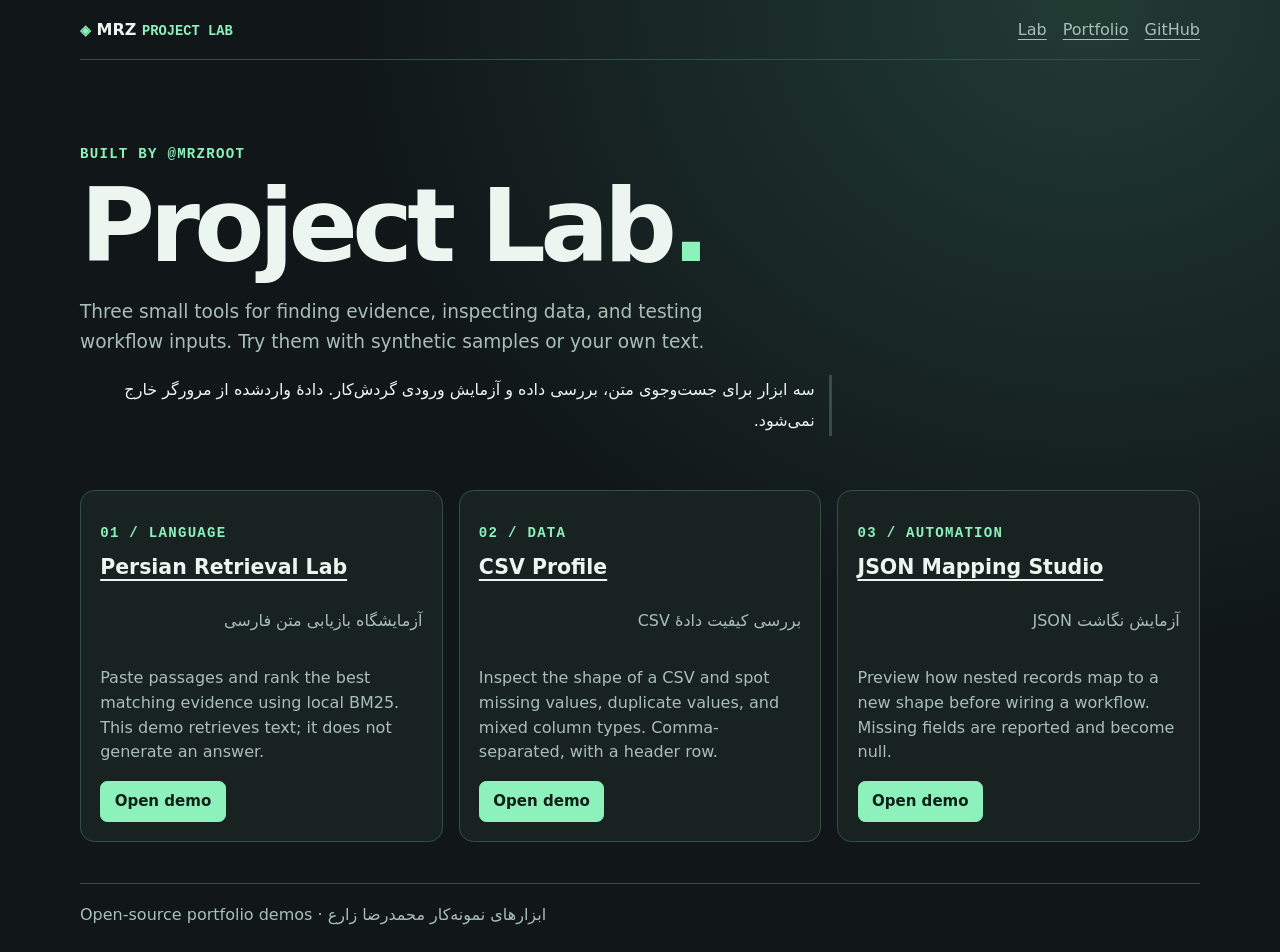
==== projects/index.html @ 23bf2086 "Add Project Lab with three browser-only demos" ====
<!doctype html>
<html lang="en"><head><meta charset="utf-8"><meta name="viewport" content="width=device-width, initial-scale=1">
<meta name="description" content="Project Lab · Developer tools by @mrzroot.">
<title>Project Lab · MRZ Project Lab</title><link rel="stylesheet" href="lab.css"></head>
<body><a class="skip" href="#main">Skip to content</a><header class="top"><a class="brand" href="./"><span aria-hidden="true">◈</span> MRZ <span>PROJECT LAB</span></a><nav><a href="./">Lab</a><a href="../">Portfolio</a><a href="https://github.com/mrzroot/website-portfolio-demos">GitHub</a></nav></header>
<main id="main"><section class="hero"><p class="eyebrow">BUILT BY @MRZROOT</p><h1>Project Lab<span>.</span></h1><p class="lead">Three small tools for finding evidence, inspecting data, and testing workflow inputs. Try them with synthetic samples or your own text.</p><p class="fa" lang="fa" dir="rtl">سه ابزار برای جست‌وجوی متن، بررسی داده و آزمایش ورودی گردش‌کار. دادهٔ واردشده از مرورگر خارج نمی‌شود.</p></section>
<section class="grid" aria-label="Projects"><article class="card"><p class="eyebrow">01 / LANGUAGE</p><h2><a href="./persian-retrieval/">Persian Retrieval Lab</a></h2><p lang="fa" dir="rtl">آزمایشگاه بازیابی متن فارسی</p><p>Paste passages and rank the best matching evidence using local BM25. This demo retrieves text; it does not generate an answer.</p><a class="button" href="./persian-retrieval/">Open demo</a></article><article class="card"><p class="eyebrow">02 / DATA</p><h2><a href="./csv-profile/">CSV Profile</a></h2><p lang="fa" dir="rtl">بررسی کیفیت دادهٔ CSV</p><p>Inspect the shape of a CSV and spot missing values, duplicate values, and mixed column types. Comma-separated, with a header row.</p><a class="button" href="./csv-profile/">Open demo</a></article><article class="card"><p class="eyebrow">03 / AUTOMATION</p><h2><a href="./json-mapping/">JSON Mapping Studio</a></h2><p lang="fa" dir="rtl">آزمایش نگاشت JSON</p><p>Preview how nested records map to a new shape before wiring a workflow. Missing fields are reported and become null.</p><a class="button" href="./json-mapping/">Open demo</a></article></section></main><footer>Open-source portfolio demos · <span lang="fa" dir="rtl">ابزارهای نمونه‌کار محمدرضا زارع</span></footer></body></html>
---- projects/lab.css ----
:root{color-scheme:dark;background:#111719;color:#edf5f1;--muted:#a9beb7;--ink:#8cf1ba;--line:#335048;--panel:#182321;--mono:ui-monospace,Consolas,monospace;font-family:system-ui,"Segoe UI",Tahoma,sans-serif}*{box-sizing:border-box}body{margin:0;min-height:100vh;background:radial-gradient(ellipse at 85% 0%,#213b33,transparent 48%)}a{color:inherit;text-underline-offset:.22em}a:hover{color:var(--ink)}:focus-visible{outline:2px solid #f6cc89;outline-offset:4px}.skip{position:absolute;transform:translateY(-120%);padding:.8rem;background:#111719}.skip:focus{transform:none}.top,main,footer{width:min(70rem,calc(100% - 2rem));margin-inline:auto}.top{display:flex;justify-content:space-between;gap:1rem;align-items:center;padding:1.25rem 0;border-bottom:1px solid var(--line);flex-wrap:wrap}.brand{text-decoration:none;font-weight:800}.brand span{color:var(--ink);font:700 .86rem var(--mono)}nav{display:flex;flex-wrap:wrap;gap:1rem;color:var(--muted)}.hero{max-width:56rem;padding:4.5rem 0 2.4rem}.compact{padding-top:3.2rem}.eyebrow{font:700 .88rem var(--mono);letter-spacing:.09em;color:var(--ink)}h1{font-size:clamp(2.8rem,8vw,6.5rem);letter-spacing:-.055em;line-height:.98;margin:.5rem 0 1.3rem;overflow-wrap:anywhere}h1 span{color:var(--ink)}h2{font-size:1.28rem;margin:0 0 .9rem}.lead{max-width:42rem;font-size:1.16rem;color:var(--muted);line-height:1.6}.fa{max-width:47rem;text-align:right;border-inline-start:3px solid var(--line);padding-inline-start:.9rem;line-height:1.9}.grid,.tool{display:grid;gap:1rem}.grid{grid-template-columns:repeat(3,minmax(0,1fr))}.tool{grid-template-columns:minmax(0,1fr) minmax(0,1fr)}.card,.tool>form,.tool>section{min-width:0;padding:1.2rem;border:1px solid var(--line);border-radius:.9rem;background:var(--panel)}.card{display:flex;flex-direction:column}.card p:not(.eyebrow){line-height:1.55;color:var(--muted)}.card .button{margin-top:auto;align-self:flex-start}.button,button{display:inline-block;padding:.64rem .84rem;border:1px solid var(--ink);border-radius:.45rem;background:var(--ink);color:#102019;font:700 .94rem system-ui;text-decoration:none;cursor:pointer}.button:hover,button:hover{background:#b0f9ce;color:#102019}.secondary{background:transparent;color:var(--ink)}label{display:block;margin:.9rem 0 .4rem;font-weight:650}textarea,input{display:block;background:#101917;border:1px solid var(--line);color:inherit;border-radius:.45rem;padding:.65rem;width:100%;font:inherit;line-height:1.5}textarea{resize:vertical}.actions{display:flex;gap:.7rem;flex-wrap:wrap;margin-top:1rem}.hint,#status,footer{color:var(--muted)}#status.error{color:#ffb8a2}.matches{padding-inline-start:1.5rem;overflow-wrap:anywhere}.matches li{border-bottom:1px solid var(--line);padding:.6rem 0}.matches p{white-space:pre-wrap}pre{font: .92rem/1.55 var(--mono);white-space:pre-wrap;overflow-wrap:anywhere}.table-wrap{overflow:auto}table{width:100%;border-collapse:collapse;text-align:start}th,td{text-align:start;border-bottom:1px solid var(--line);padding:.55rem}footer{margin-top:2.6rem;border-top:1px solid var(--line);padding:1.1rem 0 1.5rem;line-height:1.6}@media(max-width:48rem){.grid,.tool{grid-template-columns:1fr}.hero{padding-top:3rem}}
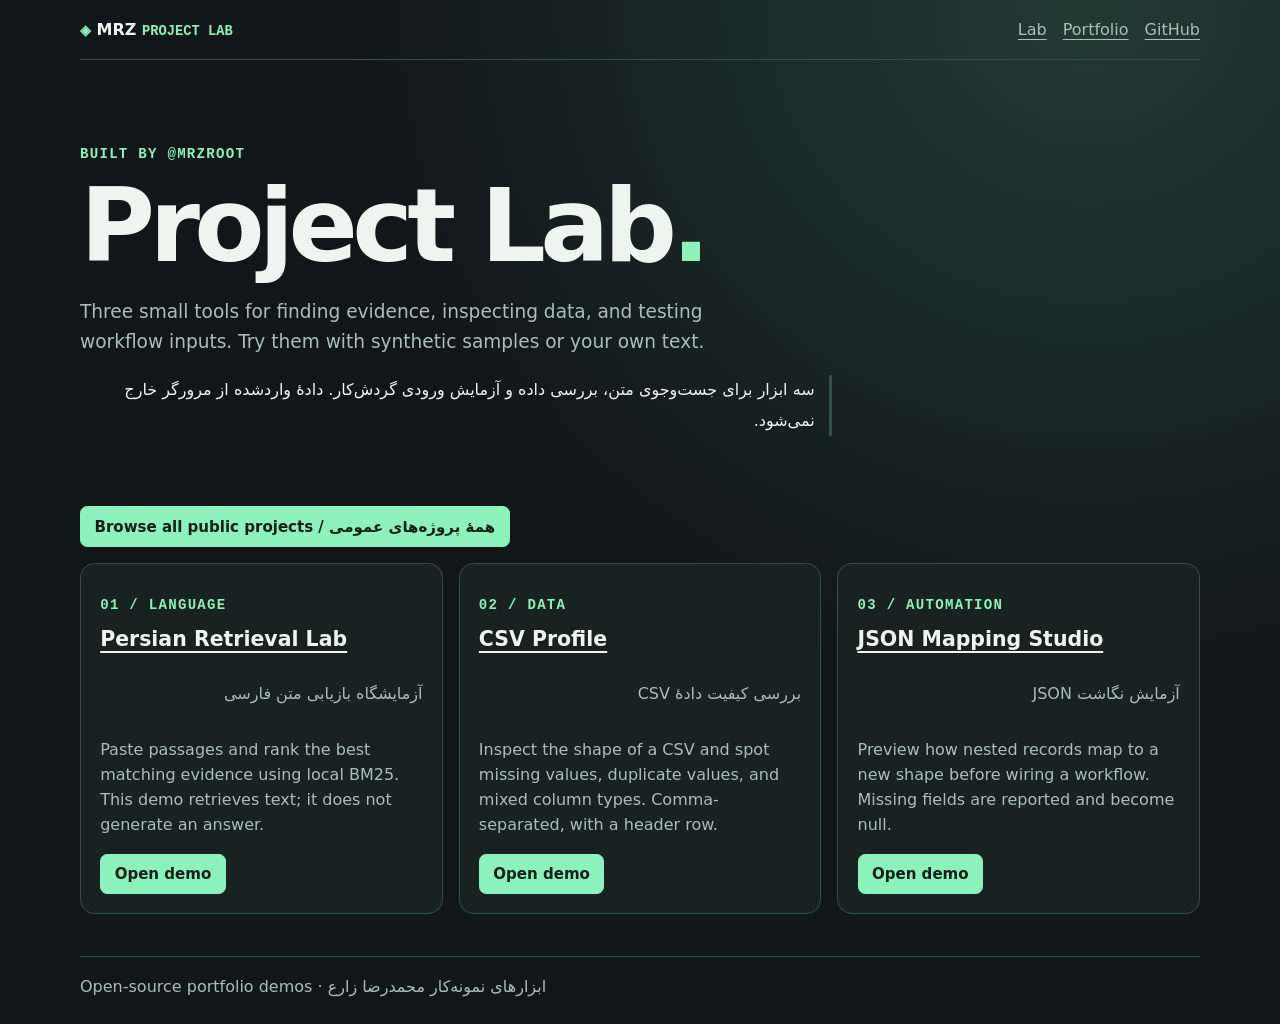
==== commit 5cd647cd: "Catalog 38 public repositories with searchable project cards" ====
--- a/projects/index.html
+++ b/projects/index.html
@@ -4,4 +4,5 @@
 <title>Project Lab · MRZ Project Lab</title><link rel="stylesheet" href="lab.css"></head>
 <body><a class="skip" href="#main">Skip to content</a><header class="top"><a class="brand" href="./"><span aria-hidden="true">◈</span> MRZ <span>PROJECT LAB</span></a><nav><a href="./">Lab</a><a href="../">Portfolio</a><a href="https://github.com/mrzroot/website-portfolio-demos">GitHub</a></nav></header>
 <main id="main"><section class="hero"><p class="eyebrow">BUILT BY @MRZROOT</p><h1>Project Lab<span>.</span></h1><p class="lead">Three small tools for finding evidence, inspecting data, and testing workflow inputs. Try them with synthetic samples or your own text.</p><p class="fa" lang="fa" dir="rtl">سه ابزار برای جست‌وجوی متن، بررسی داده و آزمایش ورودی گردش‌کار. دادهٔ واردشده از مرورگر خارج نمی‌شود.</p></section>
+<p><a class="button" href="catalog.html">Browse all public projects / همهٔ پروژه‌های عمومی</a></p>
 <section class="grid" aria-label="Projects"><article class="card"><p class="eyebrow">01 / LANGUAGE</p><h2><a href="./persian-retrieval/">Persian Retrieval Lab</a></h2><p lang="fa" dir="rtl">آزمایشگاه بازیابی متن فارسی</p><p>Paste passages and rank the best matching evidence using local BM25. This demo retrieves text; it does not generate an answer.</p><a class="button" href="./persian-retrieval/">Open demo</a></article><article class="card"><p class="eyebrow">02 / DATA</p><h2><a href="./csv-profile/">CSV Profile</a></h2><p lang="fa" dir="rtl">بررسی کیفیت دادهٔ CSV</p><p>Inspect the shape of a CSV and spot missing values, duplicate values, and mixed column types. Comma-separated, with a header row.</p><a class="button" href="./csv-profile/">Open demo</a></article><article class="card"><p class="eyebrow">03 / AUTOMATION</p><h2><a href="./json-mapping/">JSON Mapping Studio</a></h2><p lang="fa" dir="rtl">آزمایش نگاشت JSON</p><p>Preview how nested records map to a new shape before wiring a workflow. Missing fields are reported and become null.</p><a class="button" href="./json-mapping/">Open demo</a></article></section></main><footer>Open-source portfolio demos · <span lang="fa" dir="rtl">ابزارهای نمونه‌کار محمدرضا زارع</span></footer></body></html>
